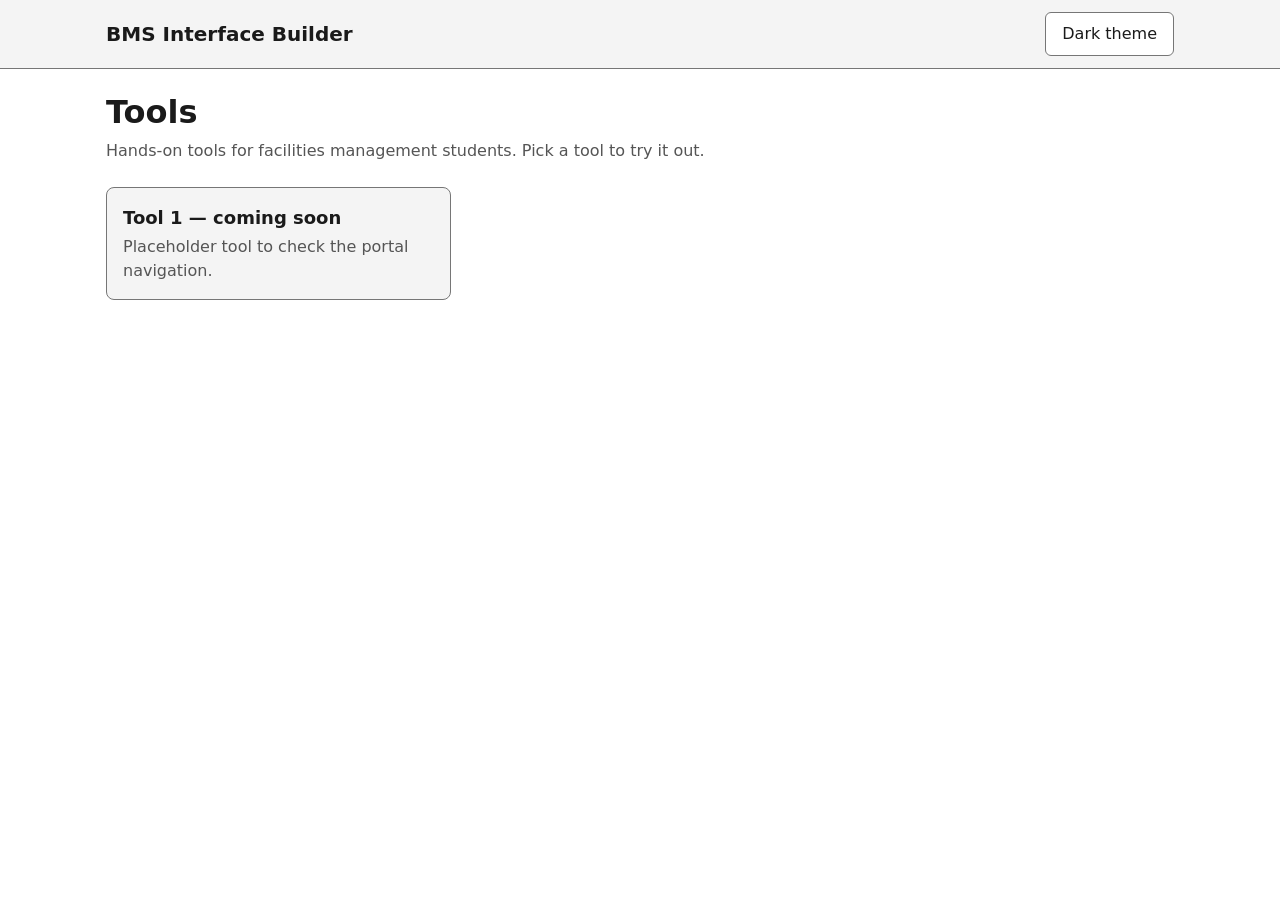
==== index.html @ 3b068f04 "Build phase 1 portal with placeholder Tool 1 page Homepage with tool card grid, shared header with b" ====
<!doctype html>
<html lang="en" data-theme="light">
<head>
  <meta charset="utf-8">
  <meta name="viewport" content="width=device-width, initial-scale=1">
  <title>BMS Interface Builder</title>
  <link rel="stylesheet" href="css/main.css">
  <script src="js/theme.js"></script>
</head>
<body>
  <header class="site-header">
    <div class="container">
      <a class="site-name" href="index.html">BMS Interface Builder</a>
      <div class="header-actions">
        <button type="button" class="button" id="theme-toggle" aria-pressed="false">Dark theme</button>
      </div>
    </div>
  </header>

  <main class="container">
    <h1>Tools</h1>
    <p class="intro">
      Hands-on tools for facilities management students. Pick a tool to try it out.
    </p>

    <ul class="card-grid">
      <li>
        <a class="card" href="tools/tool-1/index.html">
          <h2>Tool 1 — coming soon</h2>
          <p>Placeholder tool to check the portal navigation.</p>
        </a>
      </li>
    </ul>
  </main>
</body>
</html>
---- css/main.css ----
/* Shared styles for the portal and every tool page.
   Deliberately plain and neutral: the visual design comes later. */

/* ---- Theme colours ---- */
:root,
:root[data-theme="light"] {
  --bg: #ffffff;
  --surface: #f4f4f4;
  --text: #1a1a1a;
  --text-muted: #555555;
  --border: #767676;
  --focus: #1a1a1a;
  color-scheme: light;
}

:root[data-theme="dark"] {
  --bg: #121212;
  --surface: #1e1e1e;
  --text: #ededed;
  --text-muted: #b3b3b3;
  --border: #8a8a8a;
  --focus: #ededed;
  color-scheme: dark;
}

/* ---- Base ---- */
*,
*::before,
*::after {
  box-sizing: border-box;
}

body {
  margin: 0;
  background: var(--bg);
  color: var(--text);
  font-family: system-ui, -apple-system, "Segoe UI", Roboto, sans-serif;
  font-size: 1rem;
  line-height: 1.5;
}

a {
  color: inherit;
}

:focus-visible {
  outline: 3px solid var(--focus);
  outline-offset: 2px;
}

.container {
  width: 100%;
  max-width: 1100px;
  margin: 0 auto;
  padding-left: 16px;
  padding-right: 16px;
}

/* ---- Header (same on every page) ---- */
.site-header {
  border-bottom: 1px solid var(--border);
  background: var(--surface);
}

.site-header .container {
  display: flex;
  flex-wrap: wrap;
  align-items: center;
  justify-content: space-between;
  gap: 8px 16px;
  padding-top: 12px;
  padding-bottom: 12px;
}

.site-name {
  font-size: 1.25rem;
  font-weight: 700;
  text-decoration: none;
}

.site-name:hover {
  text-decoration: underline;
}

.header-actions {
  display: flex;
  flex-wrap: wrap;
  align-items: center;
  gap: 8px 16px;
}

.button {
  min-height: 44px;
  padding: 8px 16px;
  border: 1px solid var(--border);
  border-radius: 6px;
  background: var(--bg);
  color: var(--text);
  font: inherit;
  cursor: pointer;
}

.button:hover {
  background: var(--surface);
}

.back-link {
  display: inline-flex;
  align-items: center;
  min-height: 44px;
}

/* ---- Main content ---- */
main {
  padding-top: 24px;
  padding-bottom: 48px;
}

h1 {
  margin: 0 0 8px;
  font-size: 1.75rem;
  line-height: 1.2;
}

.intro {
  margin: 0 0 24px;
  max-width: 65ch;
  color: var(--text-muted);
}

/* ---- Tool cards ---- */
.card-grid {
  display: grid;
  grid-template-columns: 1fr;
  gap: 16px;
  margin: 0;
  padding: 0;
  list-style: none;
}

.card {
  display: block;
  height: 100%;
  padding: 16px;
  border: 1px solid var(--border);
  border-radius: 8px;
  background: var(--surface);
  text-decoration: none;
}

.card:hover h2 {
  text-decoration: underline;
}

.card h2 {
  margin: 0 0 4px;
  font-size: 1.125rem;
}

.card p {
  margin: 0;
  color: var(--text-muted);
}

/* Tablet */
@media (min-width: 600px) {
  .card-grid {
    grid-template-columns: repeat(2, 1fr);
  }
}

/* Desktop */
@media (min-width: 960px) {
  .card-grid {
    grid-template-columns: repeat(3, 1fr);
  }

  h1 {
    font-size: 2rem;
  }
}
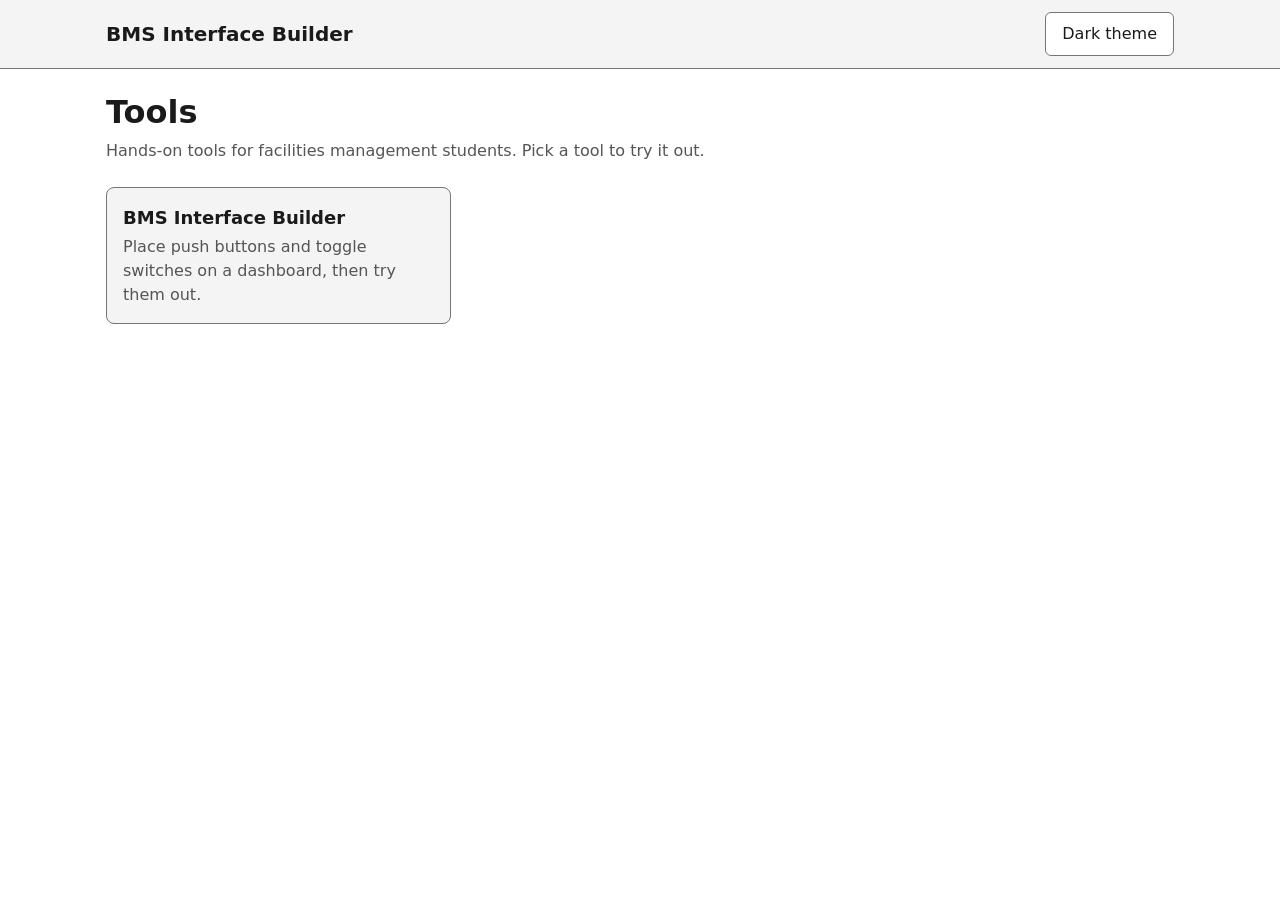
==== commit 1ce803e6: "Build the BMS Interface Builder tool, replacing the Tool 1 placeholder Students place push buttons a" ====
--- a/index.html
+++ b/index.html
@@ -25,9 +25,9 @@
 
     <ul class="card-grid">
       <li>
-        <a class="card" href="tools/tool-1/index.html">
-          <h2>Tool 1 — coming soon</h2>
-          <p>Placeholder tool to check the portal navigation.</p>
+        <a class="card" href="tools/bms-builder/index.html">
+          <h2>BMS Interface Builder</h2>
+          <p>Place push buttons and toggle switches on a dashboard, then try them out.</p>
         </a>
       </li>
     </ul>
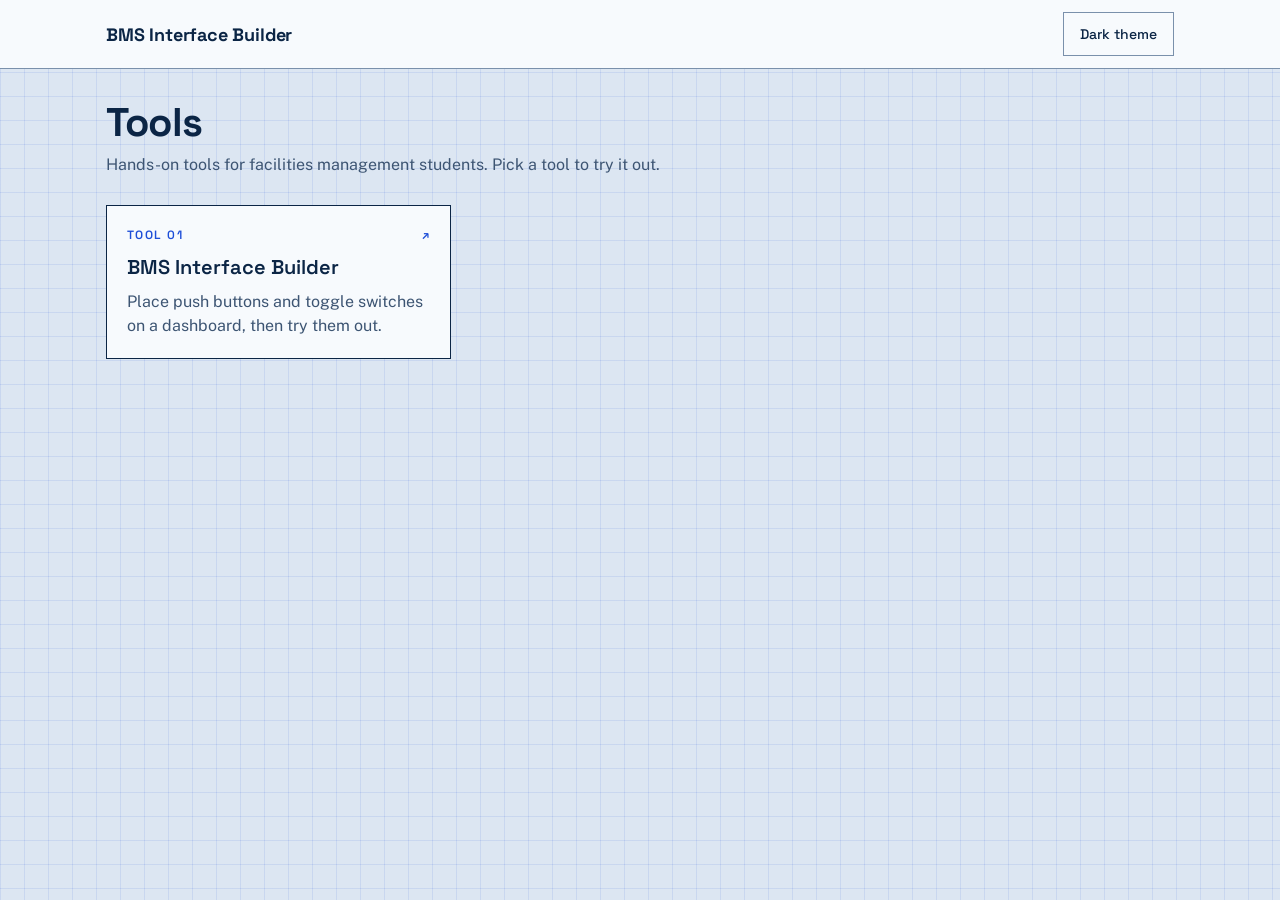
==== commit 781c4336: "Apply the Blueprint visual design to the portal and builder Ink blue on grid paper, square corners a" ====
--- a/index.html
+++ b/index.html
@@ -4,6 +4,9 @@
   <meta charset="utf-8">
   <meta name="viewport" content="width=device-width, initial-scale=1">
   <title>BMS Interface Builder</title>
+  <link rel="preconnect" href="https://fonts.googleapis.com">
+  <link rel="preconnect" href="https://fonts.gstatic.com" crossorigin>
+  <link rel="stylesheet" href="https://fonts.googleapis.com/css2?family=Public+Sans:wght@400;500;600&family=Space+Grotesk:wght@500;600;700&display=swap">
   <link rel="stylesheet" href="css/main.css">
   <script src="js/theme.js"></script>
 </head>
@@ -26,6 +29,7 @@
     <ul class="card-grid">
       <li>
         <a class="card" href="tools/bms-builder/index.html">
+          <span class="eyebrow"><span>Tool 01</span><span aria-hidden="true">↗</span></span>
           <h2>BMS Interface Builder</h2>
           <p>Place push buttons and toggle switches on a dashboard, then try them out.</p>
         </a>
--- a/css/main.css
+++ b/css/main.css
@@ -1,26 +1,45 @@
 /* Shared styles for the portal and every tool page.
-   Deliberately plain and neutral: the visual design comes later. */
+   Visual direction: "Blueprint" — ink blue on grid paper, square corners,
+   thin lines, Space Grotesk for headings and labels, Public Sans for text. */
 
 /* ---- Theme colours ---- */
 :root,
 :root[data-theme="light"] {
-  --bg: #ffffff;
-  --surface: #f4f4f4;
-  --text: #1a1a1a;
-  --text-muted: #555555;
-  --border: #767676;
-  --focus: #1a1a1a;
+  --paper: #DCE6F2;          /* page background behind the grid lines */
+  --grid-line: rgba(29, 78, 216, 0.10);
+  --bg: #F7FAFD;             /* header, cards, panels */
+  --surface: #EEF3F9;
+  --text: #0B2545;           /* ink */
+  --text-muted: #3D5573;
+  --border: #7A90AB;         /* lines */
+  --cell-border: #9DB0C7;
+  --accent: #1D4ED8;
+  --on: #C2410C;             /* a switch that is on */
+  --on-text: #FFFFFF;
+  --focus: #1D4ED8;
   color-scheme: light;
 }
 
 :root[data-theme="dark"] {
-  --bg: #121212;
-  --surface: #1e1e1e;
-  --text: #ededed;
-  --text-muted: #b3b3b3;
-  --border: #8a8a8a;
-  --focus: #ededed;
+  --paper: #06142B;
+  --grid-line: rgba(127, 178, 255, 0.10);
+  --bg: #0B1E3A;
+  --surface: #112A4F;
+  --text: #EAF2FF;
+  --text-muted: #A8BEDC;
+  --border: #5E7FA8;
+  --cell-border: #3A5A85;
+  --accent: #7FB2FF;
+  --on: #FF9F5A;
+  --on-text: #0B1E3A;
+  --focus: #7FB2FF;
   color-scheme: dark;
+}
+
+/* ---- Fonts ---- */
+:root {
+  --font-display: "Space Grotesk", system-ui, -apple-system, "Segoe UI", Roboto, sans-serif;
+  --font-body: "Public Sans", system-ui, -apple-system, "Segoe UI", Roboto, sans-serif;
 }
 
 /* ---- Base ---- */
@@ -32,9 +51,13 @@
 
 body {
   margin: 0;
-  background: var(--bg);
+  background-color: var(--paper);
+  background-image:
+    linear-gradient(var(--grid-line) 1px, transparent 1px),
+    linear-gradient(90deg, var(--grid-line) 1px, transparent 1px);
+  background-size: 24px 24px;
   color: var(--text);
-  font-family: system-ui, -apple-system, "Segoe UI", Roboto, sans-serif;
+  font-family: var(--font-body);
   font-size: 1rem;
   line-height: 1.5;
 }
@@ -56,10 +79,20 @@
   padding-right: 16px;
 }
 
+/* Small uppercase label, e.g. "Tool 01" or panel headings */
+.eyebrow {
+  font-family: var(--font-display);
+  font-size: 0.75rem;
+  font-weight: 600;
+  letter-spacing: 0.12em;
+  text-transform: uppercase;
+  color: var(--accent);
+}
+
 /* ---- Header (same on every page) ---- */
 .site-header {
   border-bottom: 1px solid var(--border);
-  background: var(--surface);
+  background: var(--bg);
 }
 
 .site-header .container {
@@ -73,8 +106,10 @@
 }
 
 .site-name {
-  font-size: 1.25rem;
+  font-family: var(--font-display);
+  font-size: 1.125rem;
   font-weight: 700;
+  letter-spacing: -0.01em;
   text-decoration: none;
 }
 
@@ -86,14 +121,14 @@
   display: flex;
   flex-wrap: wrap;
   align-items: center;
-  gap: 8px 16px;
+  gap: 8px 20px;
 }
 
 .button {
   min-height: 44px;
   padding: 8px 16px;
   border: 1px solid var(--border);
-  border-radius: 6px;
+  border-radius: 0;
   background: var(--bg);
   color: var(--text);
   font: inherit;
@@ -104,6 +139,17 @@
   background: var(--surface);
 }
 
+.site-header .button,
+.back-link {
+  font-family: var(--font-display);
+  font-weight: 500;
+  font-size: 0.875rem;
+}
+
+.site-header .button {
+  background: transparent;
+}
+
 .back-link {
   display: inline-flex;
   align-items: center;
@@ -112,18 +158,21 @@
 
 /* ---- Main content ---- */
 main {
-  padding-top: 24px;
+  padding-top: 32px;
   padding-bottom: 48px;
 }
 
 h1 {
   margin: 0 0 8px;
-  font-size: 1.75rem;
-  line-height: 1.2;
+  font-family: var(--font-display);
+  font-size: 2rem;
+  font-weight: 700;
+  letter-spacing: -0.02em;
+  line-height: 1.1;
 }
 
 .intro {
-  margin: 0 0 24px;
+  margin: 0 0 28px;
   max-width: 65ch;
   color: var(--text-muted);
 }
@@ -139,22 +188,34 @@
 }
 
 .card {
-  display: block;
+  display: flex;
+  flex-direction: column;
+  gap: 8px;
   height: 100%;
-  padding: 16px;
-  border: 1px solid var(--border);
-  border-radius: 8px;
+  padding: 20px;
+  border: 1px solid var(--text);
+  background: var(--bg);
+  text-decoration: none;
+}
+
+.card:hover {
   background: var(--surface);
-  text-decoration: none;
 }
 
 .card:hover h2 {
   text-decoration: underline;
 }
 
+.card .eyebrow {
+  display: flex;
+  justify-content: space-between;
+}
+
 .card h2 {
-  margin: 0 0 4px;
-  font-size: 1.125rem;
+  margin: 0;
+  font-family: var(--font-display);
+  font-size: 1.25rem;
+  font-weight: 600;
 }
 
 .card p {
@@ -176,6 +237,6 @@
   }
 
   h1 {
-    font-size: 2rem;
+    font-size: 2.5rem;
   }
 }
